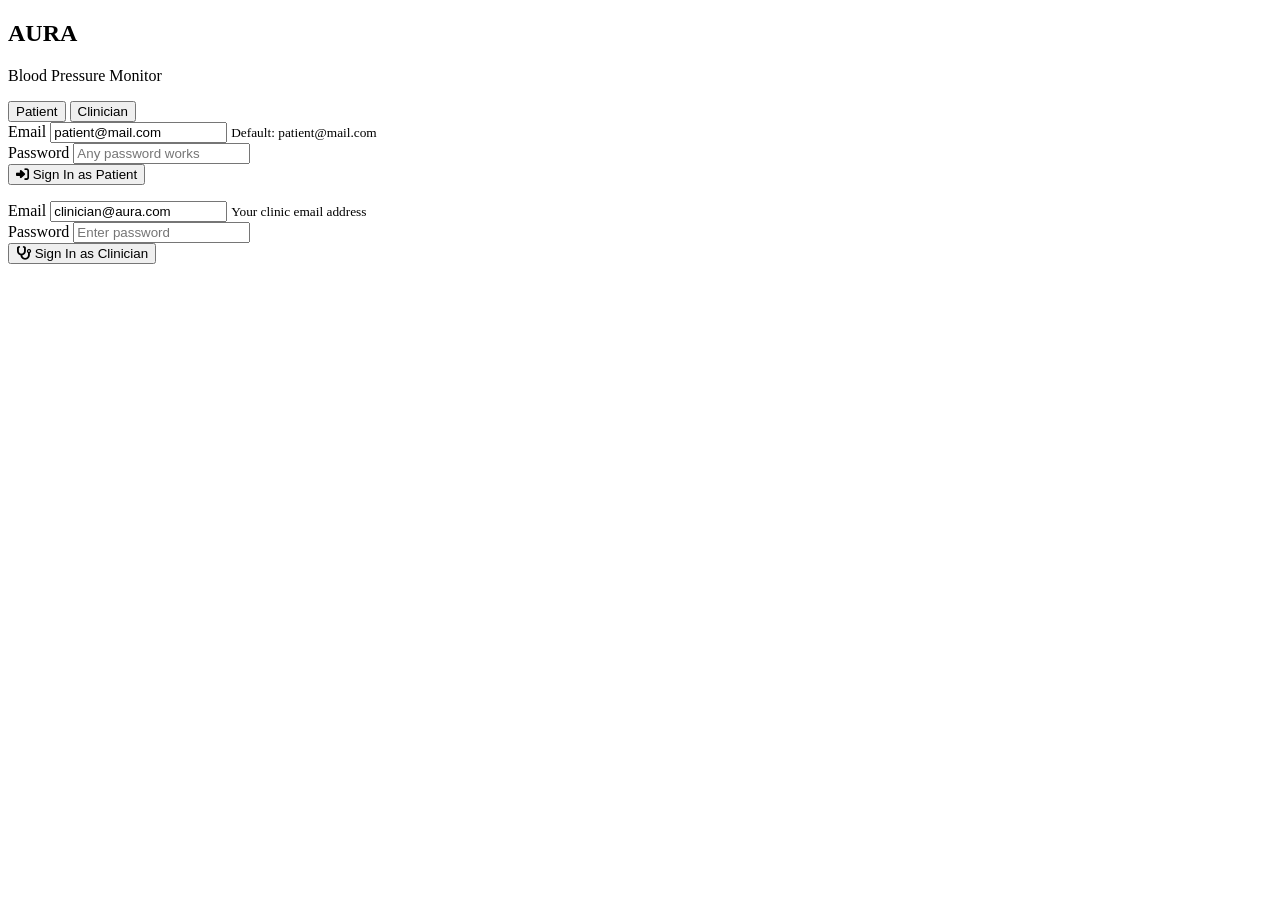
==== index.html @ 2faeb7e5 "Add files via upload" ====
<!DOCTYPE html>
<html lang="en">
<head>
    <meta charset="UTF-8">
    <meta name="viewport" content="width=device-width, initial-scale=1.0">
    <meta name="theme-color" content="#f64515">
    <meta name="description" content="AURA - Professional blood pressure monitoring for patients and clinicians">
    <meta name="apple-mobile-web-app-capable" content="yes">
    <meta name="apple-mobile-web-app-status-bar-style" content="black-translucent">
    <meta name="apple-mobile-web-app-title" content="AURA">
    <link rel="icon" type="image/svg+xml" href="data:image/svg+xml,<svg xmlns='http://www.w3.org/2000/svg' viewBox='0 0 192 192'><rect width='192' height='192' fill='%23f64515' rx='45'/><text x='96' y='106' font-size='96' font-weight='bold' fill='%23fff' text-anchor='middle' font-family='Syne'>A</text></svg>">
    <link rel="manifest" href="/manifest.json">
    <link rel="preconnect" href="https://fonts.googleapis.com">
    <link rel="preconnect" href="https://fonts.gstatic.com" crossorigin>
    <link href="https://fonts.googleapis.com/css2?family=Syne:wght@400;600;700;800&family=DM+Sans:ital,wght@0,300;0,400;0,500;1,300&family=DM+Mono:wght@300;400;500&display=swap" rel="stylesheet">
    <link rel="stylesheet" href="https://cdnjs.cloudflare.com/ajax/libs/font-awesome/6.4.0/css/all.min.css">
    <link rel="stylesheet" href="css/style.css">
    <title>AURA — Login</title>
</head>
<body>

<main class="page-container">
<section id="login-page" class="page active login-page">
    <div class="login-container">
        <div class="login-header">
            <div class="logo-mark"></div>
            <h1>AURA</h1>
            <p class="tagline">Blood Pressure Monitor</p>
        </div>

        <div class="login-form-wrapper">
            <div class="form-tabs">
                <button class="tab-btn active" data-tab="patient">Patient</button>
                <button class="tab-btn" data-tab="clinician">Clinician</button>
            </div>

            <form id="patientLoginForm" class="login-form active">
                <div class="form-group">
                    <label for="patientEmail">Email</label>
                    <input type="email" id="patientEmail" placeholder="patient@mail.com" value="patient@mail.com" required>
                    <small>Default: patient@mail.com</small>
                </div>
                <div class="form-group">
                    <label for="patientPassword">Password</label>
                    <input type="password" id="patientPassword" placeholder="Any password works" required>
                </div>
                <button type="submit" class="btn-primary">
                    <i class="fas fa-sign-in-alt"></i> Sign In as Patient
                </button>
                <p class="form-message" id="patientMessage"></p>
            </form>

            <form id="clinicianLoginForm" class="login-form">
                <div class="form-group">
                    <label for="clinicianEmail">Email</label>
                    <input type="email" id="clinicianEmail" placeholder="clinician@aura.com" value="clinician@aura.com" required>
                    <small>Your clinic email address</small>
                </div>
                <div class="form-group">
                    <label for="clinicianPassword">Password</label>
                    <input type="password" id="clinicianPassword" placeholder="Enter password" required>
                    
                </div>
                <button type="submit" class="btn-primary">
                    <i class="fas fa-stethoscope"></i> Sign In as Clinician
                </button>
                <p class="form-message" id="clinicianMessage"></p>
            </form>
        </div>

        
    </div>
</section>
</main>

<script src="js/auth.js"></script>
<script>
  if ('serviceWorker' in navigator) {
    window.addEventListener('load', () => {
      navigator.serviceWorker.register('/service-worker.js').then((registration) => {
        console.log('Service Worker registered:', registration);
      }).catch((err) => {
        console.log('Service Worker registration failed:', err);
      });
    });
  }
</script>
</body>
</html>
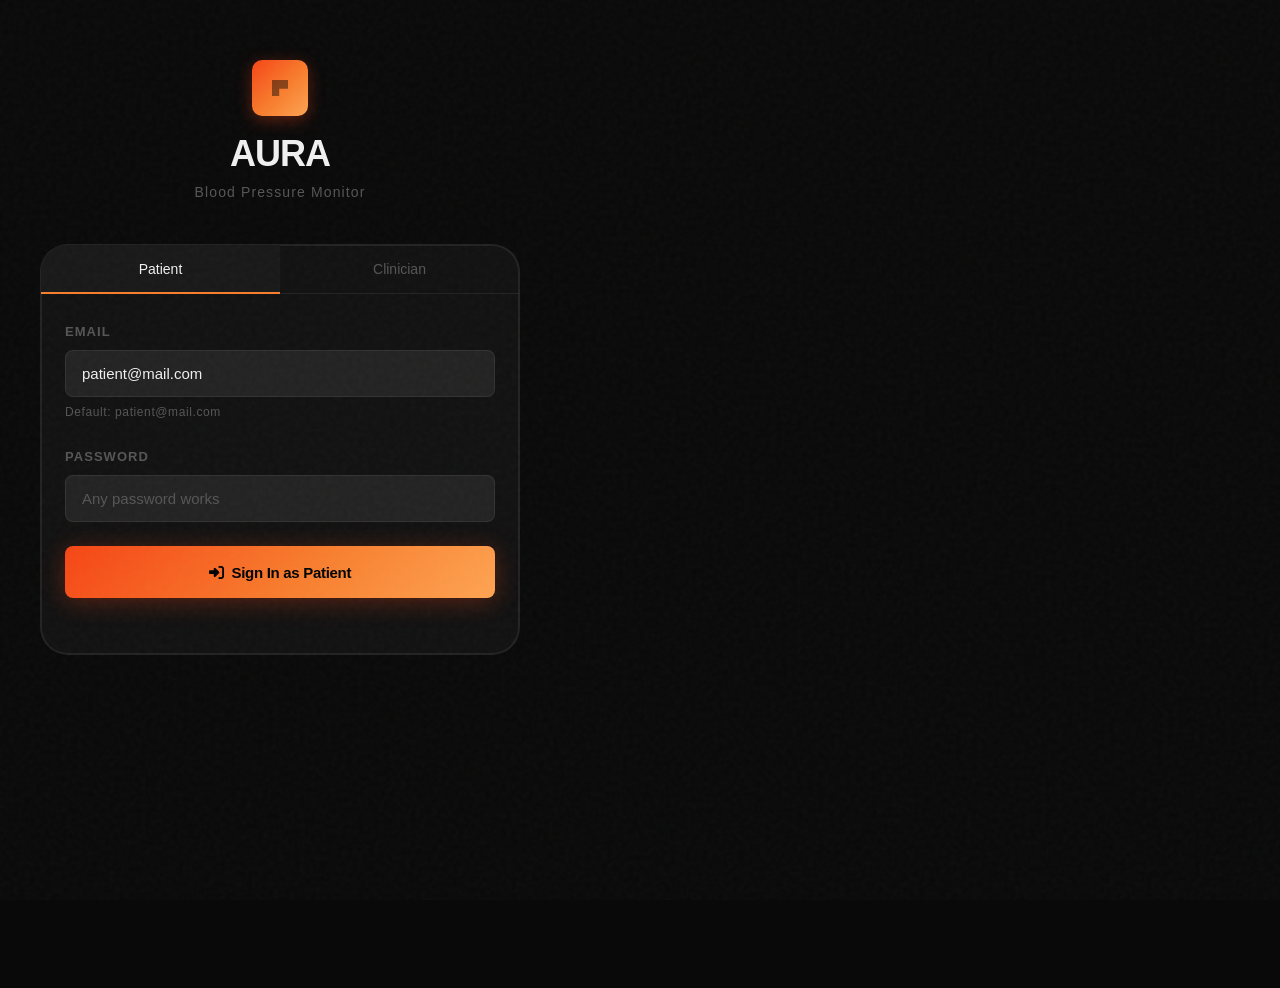
==== commit 2fcf7646: "Update meta description for the application" ====
--- a/index.html
+++ b/index.html
@@ -4,7 +4,7 @@
     <meta charset="UTF-8">
     <meta name="viewport" content="width=device-width, initial-scale=1.0">
     <meta name="theme-color" content="#f64515">
-    <meta name="description" content="AURA - Professional blood pressure monitoring for patients and clinicians">
+    <meta name="description" content="R-LIVING - Professional blood pressure monitoring for patients and clinicians">
     <meta name="apple-mobile-web-app-capable" content="yes">
     <meta name="apple-mobile-web-app-status-bar-style" content="black-translucent">
     <meta name="apple-mobile-web-app-title" content="AURA">
--- a/css/style.css
+++ b/css/style.css
@@ -0,0 +1,1662 @@
+:root {
+    /* Core palette */
+    --black:       #090909;
+    --surface:     #111111;
+    --surface-2:   #181818;
+    --surface-3:   #222222;
+    --border:      rgba(255,255,255,0.07);
+    --border-2:    rgba(255,255,255,0.12);
+
+    /* Brand fire */
+    --fire-1:      #f64515;
+    --fire-2:      #f87d2d;
+    --fire-3:      #fea452;
+    --gradient:    linear-gradient(135deg, #f64515 0%, #f87d2d 55%, #fea452 100%);
+    --gradient-glow: 0 0 40px rgba(246,69,21,0.25);
+
+    /* Status */
+    --green:       #22c55e;
+    --green-glow:  rgba(34,197,94,0.2);
+    --yellow:      #f59e0b;
+    --yellow-glow: rgba(245,158,11,0.2);
+    --red:         #ef4444;
+    --red-glow:    rgba(239,68,68,0.2);
+
+    /* Text */
+    --text:        #f0f0f0;
+    --text-2:      #999;
+    --text-3:      #555;
+
+    /* Layout */
+    --font-display: 'Syne', sans-serif;
+    --font-body:    'DM Sans', sans-serif;
+    --font-mono:    'DM Mono', monospace;
+    --nav-h:        72px;
+    --radius-sm:    8px;
+    --radius-md:    14px;
+    --radius-lg:    20px;
+    --radius-xl:    28px;
+}
+
+/* ══════════════════════════════════════════
+   RESET
+══════════════════════════════════════════ */
+*, *::before, *::after { box-sizing: border-box; margin: 0; padding: 0; }
+html { scroll-behavior: smooth; }
+
+body {
+    font-family: var(--font-body);
+    background: var(--black);
+    color: var(--text);
+    line-height: 1.6;
+    min-height: 100vh;
+    padding-bottom: calc(var(--nav-h) + 16px);
+    font-weight: 300;
+    overflow-x: hidden;
+}
+
+/* Noise grain overlay */
+body::after {
+    content: '';
+    position: fixed;
+    inset: 0;
+    background-image: url("data:image/svg+xml,%3Csvg viewBox='0 0 200 200' xmlns='http://www.w3.org/2000/svg'%3E%3Cfilter id='n'%3E%3CfeTurbulence type='fractalNoise' baseFrequency='0.85' numOctaves='4' stitchTiles='stitch'/%3E%3C/filter%3E%3Crect width='100%25' height='100%25' filter='url(%23n)' opacity='0.035'/%3E%3C/svg%3E");
+    pointer-events: none;
+    z-index: 9999;
+}
+
+/* ══════════════════════════════════════════
+   PAGE SYSTEM
+══════════════════════════════════════════ */
+.page { display: none; }
+.page.active { display: block; animation: slideUp 0.35s cubic-bezier(0.22,1,0.36,1); }
+
+@keyframes slideUp {
+    from { opacity: 0; transform: translateY(16px); }
+    to   { opacity: 1; transform: translateY(0); }
+}
+
+.container {
+    max-width: 480px;
+    margin: 0 auto;
+    padding: 0 20px;
+}
+
+/* ══════════════════════════════════════════
+   BOTTOM NAV
+══════════════════════════════════════════ */
+.bottom-nav {
+    position: fixed;
+    bottom: 0;
+    left: 0;
+    right: 0;
+    height: var(--nav-h);
+    background: rgba(14,14,14,0.92);
+    backdrop-filter: blur(20px);
+    -webkit-backdrop-filter: blur(20px);
+    border-top: 1px solid var(--border);
+    display: flex;
+    justify-content: space-around;
+    align-items: center;
+    z-index: 1000;
+    padding: 0 8px;
+}
+
+.nav-item {
+    display: flex;
+    flex-direction: column;
+    align-items: center;
+    gap: 4px;
+    text-decoration: none;
+    color: var(--text-3);
+    padding: 12px 20px;
+    border-radius: var(--radius-md);
+    transition: all 0.2s ease;
+    flex: 1;
+    position: relative;
+}
+
+.nav-item i { font-size: 1.2rem; transition: all 0.2s; }
+.nav-item span { font-size: 0.65rem; font-family: var(--font-mono); letter-spacing: 0.05em; text-transform: uppercase; }
+
+.nav-item.active {
+    color: var(--fire-2);
+}
+
+.nav-item.active::before {
+    content: '';
+    position: absolute;
+    top: 0;
+    left: 50%;
+    transform: translateX(-50%);
+    width: 32px;
+    height: 2px;
+    background: var(--gradient);
+    border-radius: 0 0 4px 4px;
+}
+
+.nav-item:hover:not(.active) { color: var(--text-2); }
+
+/* ══════════════════════════════════════════
+   HOME PAGE — HERO
+══════════════════════════════════════════ */
+.hero-section {
+    position: relative;
+    min-height: 100svh;
+    display: flex;
+    flex-direction: column;
+    overflow: hidden;
+}
+
+/* Full-bleed hero image */
+.hero-bg {
+    position: absolute;
+    inset: 0;
+    background:
+        linear-gradient(to bottom, rgba(9,9,9,0.2) 0%, rgba(9,9,9,0.7) 55%, rgba(9,9,9,1) 85%),
+        url('https://images.unsplash.com/photo-1576091160550-2173dba999ef?w=900&q=80&auto=format&fit=crop') center/cover no-repeat;
+    z-index: 0;
+}
+
+/* Ambient glow orb */
+.hero-bg::after {
+    content: '';
+    position: absolute;
+    top: 10%;
+    right: -10%;
+    width: 50vw;
+    height: 50vw;
+    background: radial-gradient(circle, rgba(246,69,21,0.22) 0%, transparent 65%);
+    pointer-events: none;
+}
+
+.hero-content {
+    position: relative;
+    z-index: 2;
+    flex: 1;
+    display: flex;
+    flex-direction: column;
+    padding: 0 24px;
+}
+
+/* App header top bar */
+.app-header {
+    display: flex;
+    align-items: center;
+    justify-content: space-between;
+    padding: 56px 0 0;
+}
+
+.logo-lockup {
+    display: flex;
+    align-items: center;
+    gap: 10px;
+}
+
+.logo-mark {
+    width: 36px;
+    height: 36px;
+    background: var(--gradient);
+    border-radius: 10px;
+    display: grid;
+    place-items: center;
+    position: relative;
+    box-shadow: 0 4px 16px rgba(246,69,21,0.35);
+}
+
+.logo-mark::before {
+    content: '';
+    width: 16px;
+    height: 16px;
+    background: rgba(0,0,0,0.45);
+    clip-path: polygon(0 0, 100% 0, 100% 55%, 45% 55%, 45% 100%, 0 100%);
+}
+
+.logo-name {
+    font-family: var(--font-display);
+    font-weight: 800;
+    font-size: 20px;
+    letter-spacing: -0.5px;
+    color: var(--text);
+}
+
+.header-badge {
+    font-family: var(--font-mono);
+    font-size: 10px;
+    color: var(--text-2);
+    border: 1px solid var(--border-2);
+    padding: 5px 12px;
+    border-radius: 100px;
+    letter-spacing: 0.08em;
+    backdrop-filter: blur(8px);
+}
+
+/* Hero text block */
+.hero-text-block {
+    margin-top: auto;
+    padding-bottom: 8px;
+}
+
+.hero-eyebrow {
+    font-family: var(--font-mono);
+    font-size: 11px;
+    color: var(--fire-2);
+    letter-spacing: 0.15em;
+    text-transform: uppercase;
+    margin-bottom: 16px;
+    display: flex;
+    align-items: center;
+    gap: 10px;
+}
+.hero-eyebrow::before { content: ''; width: 24px; height: 1px; background: var(--fire-2); }
+
+.hero-title {
+    font-family: var(--font-display);
+    font-weight: 800;
+    font-size: clamp(40px, 11vw, 56px);
+    line-height: 0.95;
+    letter-spacing: -2.5px;
+    margin-bottom: 20px;
+    color: var(--text);
+}
+
+.hero-title .g {
+    background: var(--gradient);
+    -webkit-background-clip: text;
+    -webkit-text-fill-color: transparent;
+    background-clip: text;
+}
+
+.hero-sub {
+    font-size: 15px;
+    color: rgba(240,240,240,0.6);
+    line-height: 1.65;
+    margin-bottom: 36px;
+    max-width: 320px;
+    font-weight: 300;
+}
+
+/* Registration form */
+.register-form {
+    background: rgba(17,17,17,0.8);
+    border: 1px solid var(--border-2);
+    border-radius: var(--radius-xl);
+    padding: 28px 24px;
+    backdrop-filter: blur(24px);
+    -webkit-backdrop-filter: blur(24px);
+    margin-bottom: 0;
+}
+
+.form-row {
+    margin-bottom: 14px;
+}
+
+.form-label {
+    font-family: var(--font-mono);
+    font-size: 10px;
+    color: var(--text-3);
+    letter-spacing: 0.1em;
+    text-transform: uppercase;
+    display: block;
+    margin-bottom: 8px;
+}
+
+.form-input {
+    width: 100%;
+    background: var(--surface-3);
+    border: 1px solid var(--border);
+    border-radius: var(--radius-sm);
+    padding: 14px 16px;
+    font-family: var(--font-body);
+    font-size: 15px;
+    color: var(--text);
+    outline: none;
+    transition: border-color 0.2s, box-shadow 0.2s;
+}
+
+.form-input::placeholder { color: var(--text-3); }
+
+.form-input:focus {
+    border-color: rgba(248,125,45,0.5);
+    box-shadow: 0 0 0 3px rgba(248,125,45,0.1);
+}
+
+.btn-primary {
+    width: 100%;
+    height: clamp(44px, 10vw, 52px);
+    background: var(--gradient);
+    border: none;
+    border-radius: var(--radius-sm);
+    font-family: var(--font-display);
+    font-weight: 700;
+    font-size: clamp(13px, 3vw, 15px);
+    letter-spacing: -0.3px;
+    color: #000;
+    cursor: pointer;
+    transition: all 0.2s;
+    display: flex;
+    align-items: center;
+    justify-content: center;
+    gap: 8px;
+    box-shadow: 0 4px 24px rgba(246,69,21,0.3);
+    margin-top: 6px;
+}
+
+.btn-primary:hover {
+    transform: translateY(-1px);
+    box-shadow: 0 8px 32px rgba(246,69,21,0.4);
+}
+
+.btn-primary:active { transform: translateY(0); }
+
+
+.form-hint {
+    font-family: var(--font-mono);
+    font-size: 11px;
+    color: var(--text-3);
+    text-align: center;
+    margin-top: 14px;
+    min-height: 16px;
+}
+
+/* Feature cards row */
+.feature-strip {
+    padding: 32px 24px 0;
+    display: grid;
+    grid-template-columns: repeat(3, 1fr);
+    gap: 10px;
+    position: relative;
+    z-index: 2;
+}
+
+.feat-card {
+    background: var(--surface);
+    border: 1px solid var(--border);
+    border-radius: var(--radius-md);
+    padding: 16px 14px;
+    text-align: center;
+    transition: all 0.2s;
+}
+
+.feat-card:hover {
+    border-color: rgba(248,125,45,0.25);
+    transform: translateY(-2px);
+}
+
+.feat-icon {
+    width: 36px;
+    height: 36px;
+    background: var(--gradient);
+    border-radius: 10px;
+    display: grid;
+    place-items: center;
+    margin: 0 auto 10px;
+    font-size: 0.85rem;
+    color: #000;
+}
+
+.feat-card h4 {
+    font-family: var(--font-display);
+    font-weight: 700;
+    font-size: 12px;
+    letter-spacing: -0.2px;
+    margin-bottom: 4px;
+    color: var(--text);
+}
+
+.feat-card p {
+    font-size: 11px;
+    color: var(--text-3);
+    line-height: 1.5;
+    margin: 0;
+}
+
+/* ══════════════════════════════════════════
+   ROOK CALLBACK PAGE
+══════════════════════════════════════════ */
+#rook-callback-page .hero {
+    display: flex;
+    flex-direction: column;
+    align-items: center;
+    justify-content: center;
+    min-height: 80svh;
+    gap: 20px;
+    text-align: center;
+}
+
+#rook-callback-page .spinner-ring {
+    width: 64px;
+    height: 64px;
+    border: 3px solid var(--border);
+    border-top-color: var(--fire-2);
+    border-radius: 50%;
+    animation: spin 0.8s linear infinite;
+}
+
+@keyframes spin { to { transform: rotate(360deg); } }
+
+/* ══════════════════════════════════════════
+   DASHBOARD PAGE
+══════════════════════════════════════════ */
+.page-top {
+    padding: clamp(40px, 8vw, 52px) clamp(16px, 4vw, 24px) clamp(16px, 4vw, 24px);
+    display: flex;
+    justify-content: space-between;
+    align-items: flex-start;
+    gap: 12px;
+}
+
+.page-top-left .greeting {
+    font-family: var(--font-body);
+    font-size: clamp(10px, 2.5vw, 11px);
+    color: var(--text-3);
+    letter-spacing: 0.1em;
+    text-transform: uppercase;
+    margin-bottom: 4px;
+    font-weight: 500;
+}
+
+.page-top-left h2 {
+    font-family: 'Syne', sans-serif;
+    font-weight: 800;
+    font-size: clamp(28px, 7vw, 32px);
+    letter-spacing: -1px;
+    line-height: 1;
+    color: var(--text);
+}
+
+.date-chip {
+    font-family: var(--font-body);
+    font-size: clamp(11px, 2.5vw, 12px);
+    color: var(--text-3);
+    border: 1px solid var(--border);
+    padding: clamp(6px, 2vw, 8px) clamp(10px, 3vw, 12px);
+    border-radius: 100px;
+    white-space: nowrap;
+    font-weight: 500;
+}
+
+/* Hero BP card */
+.bp-hero-card {
+    margin: 0 clamp(12px, 3vw, 20px) clamp(12px, 3vw, 20px);
+    border-radius: var(--radius-xl);
+    overflow: hidden;
+    position: relative;
+    min-height: clamp(180px, 40vw, 220px);
+}
+
+.bp-hero-content {
+    position: relative;
+    z-index: 2;
+    padding: clamp(20px, 5vw, 28px);
+    display: flex;
+    flex-direction: column;
+    height: 100%;
+    min-height: clamp(180px, 40vw, 220px);
+}
+
+.bp-reading-big .bp-value {
+    font-family: 'Syne', sans-serif;
+    font-weight: 800;
+    font-size: clamp(52px, 16vw, 76px);
+    letter-spacing: -2px;
+    line-height: 1;
+    color: var(--text);
+    background: var(--gradient);
+    -webkit-background-clip: text;
+    -webkit-text-fill-color: transparent;
+    background-clip: text;
+    display: block;
+}
+
+.bp-reading-big .bp-unit {
+    font-family: 'DM Sans', sans-serif;
+    font-size: clamp(16px, 4vw, 19px);
+    color: var(--text);
+    letter-spacing: 0.1em;
+    text-transform: uppercase;
+    display: block;
+    margin-top: 8px;
+    font-weight: 600;
+}
+
+.bp-reading-big .bp-label {
+    font-family: 'DM Sans', sans-serif;
+    font-size: clamp(13px, 3vw, 15px);
+    color: var(--text-3);
+    letter-spacing: 0.05em;
+    display: block;
+    margin-top: 4px;
+    font-weight: 400;
+}
+
+.bp-meta-row {
+    display: flex;
+    align-items: center;
+    gap: clamp(12px, 3vw, 16px);
+    margin-top: clamp(12px, 3vw, 16px);
+}
+
+.bp-meta-item {
+    display: flex;
+    align-items: center;
+    gap: 6px;
+    font-family: var(--font-body);
+    font-size: clamp(11px, 2.5vw, 12px);
+    color: var(--text-2);
+    font-weight: 500;
+}
+
+/* Section blocks */
+.section-block {
+    margin: 0 clamp(12px, 3vw, 20px) clamp(16px, 4vw, 20px);
+    background: var(--surface);
+    border: 1px solid var(--border);
+    border-radius: var(--radius-xl);
+    overflow: hidden;
+}
+
+.section-head {
+    display: flex;
+    justify-content: space-between;
+    align-items: center;
+    padding: clamp(16px, 4vw, 20px) clamp(16px, 4vw, 22px);
+    border-bottom: 1px solid var(--border);
+    gap: 8px;
+    flex-wrap: wrap;
+}
+
+.section-head h3 {
+    font-family: 'Syne', sans-serif;
+    font-weight: 700;
+    font-size: clamp(16px, 4vw, 19px);
+    letter-spacing: -0.5px;
+    color: var(--text);
+    margin: 0;
+}
+
+/* Chart area */
+.chart-wrap {
+    padding: clamp(18px, 4vw, 24px) clamp(14px, 3vw, 18px);
+    min-height: clamp(160px, 45vw, 200px);
+}
+
+/* Reading list */
+.reading-item {
+    display: flex;
+    align-items: center;
+    justify-content: space-between;
+    padding: clamp(16px, 4vw, 20px) clamp(16px, 4vw, 22px);
+    border-bottom: 1px solid var(--border);
+    transition: background 0.15s;
+    gap: 12px;
+    flex-wrap: wrap;
+}
+
+.reading-item:last-child { border-bottom: none; }
+.reading-item:hover { background: var(--surface-2); }
+
+.reading-bp {
+    font-family: 'Syne', sans-serif;
+    font-weight: 700;
+    font-size: clamp(20px, 5vw, 28px);
+    letter-spacing: -0.5px;
+    color: var(--text);
+    margin-bottom: 2px;
+    display: block;
+}
+
+.reading-time {
+    font-family: 'DM Sans', sans-serif;
+    font-size: clamp(12px, 2.8vw, 13px);
+    color: var(--text-3);
+    font-weight: 400;
+    display: block;
+}
+
+/* Alert items */
+.alert-item {
+    display: flex;
+    align-items: flex-start;
+    gap: clamp(12px, 3vw, 14px);
+    padding: clamp(14px, 3vw, 18px) clamp(16px, 4vw, 22px);
+    border-bottom: 1px solid var(--border);
+    flex-wrap: wrap;
+}
+
+.alert-item:last-child { border-bottom: none; }
+
+/* Status badge for readings */
+.status-badge {
+    display: inline-block;
+    padding: clamp(6px, 1.5vw, 8px) clamp(10px, 2.5vw, 12px);
+    border-radius: 6px;
+    font-family: 'DM Sans', sans-serif;
+    font-size: clamp(10px, 2.5vw, 11px);
+    letter-spacing: 0.08em;
+    text-transform: uppercase;
+    border: 1px solid;
+    font-weight: 600;
+    white-space: nowrap;
+}
+
+.status-badge.normal   { color: #4ade80; border-color: #4ade80; background: transparent; }
+.status-badge.elevated { color: #fbbf24; border-color: #fbbf24; background: transparent; }
+.status-badge.high     { color: #fb923c; border-color: #fb923c;  background: transparent; }
+.status-badge.crisis   { color: #f87171; border-color: #f87171; background: transparent; }
+
+/* FAB */
+.fab {
+    position: fixed;
+    bottom: calc(var(--nav-h) + 20px);
+    right: 20px;
+    width: 56px;
+    height: 56px;
+    border-radius: 50%;
+    background: var(--gradient);
+    color: #000;
+    border: none;
+    box-shadow: 0 6px 24px rgba(246,69,21,0.4);
+    cursor: pointer;
+    display: grid;
+    place-items: center;
+    font-size: 1.3rem;
+    z-index: 999;
+    transition: all 0.2s;
+}
+
+.fab:hover { transform: scale(1.08); box-shadow: 0 8px 32px rgba(246,69,21,0.5); }
+
+/* ══════════════════════════════════════════
+   CLINICIAN PAGE
+══════════════════════════════════════════ */
+
+/* Image banner for clinician */
+.clinician-banner {
+    position: relative;
+    height: 180px;
+    margin: 0 0 -40px 0;
+    overflow: hidden;
+}
+
+.clinician-banner img {
+    width: 100%;
+    height: 100%;
+    object-fit: cover;
+}
+
+.clinician-banner::after {
+    content: '';
+    position: absolute;
+    inset: 0;
+    background: linear-gradient(to bottom, rgba(9,9,9,0.3) 0%, rgba(9,9,9,1) 100%);
+}
+
+.clinician-banner-text {
+    position: absolute;
+    bottom: 52px;
+    left: 24px;
+    z-index: 2;
+}
+
+.clinician-banner-text h2 {
+    font-family: var(--font-display);
+    font-weight: 800;
+    font-size: 28px;
+    letter-spacing: -1px;
+    color: var(--text);
+    margin: 0;
+}
+
+.clinician-banner-text p {
+    font-family: var(--font-mono);
+    font-size: 11px;
+    color: var(--text-3);
+    margin: 4px 0 0;
+    letter-spacing: 0.06em;
+}
+
+/* Patient cards */
+.patient-card {
+    margin: 0 20px 12px;
+    background: var(--surface);
+    border: 1px solid var(--border);
+    border-radius: var(--radius-xl);
+    overflow: hidden;
+    transition: all 0.2s;
+}
+
+.patient-card:hover { border-color: var(--border-2); transform: translateY(-1px); }
+
+.patient-card.status-red   { border-left: 3px solid var(--fire-1); }
+.patient-card.status-yellow { border-left: 3px solid var(--yellow); }
+.patient-card.status-green  { border-left: 3px solid var(--green); }
+
+.patient-card-header {
+    display: flex;
+    align-items: center;
+    gap: 14px;
+    padding: 18px 20px;
+}
+
+.patient-avatar {
+    width: 44px;
+    height: 44px;
+    border-radius: 50%;
+    background: var(--gradient);
+    display: grid;
+    place-items: center;
+    font-family: var(--font-display);
+    font-weight: 800;
+    font-size: 16px;
+    color: #000;
+    flex-shrink: 0;
+}
+
+.patient-name {
+    font-family: var(--font-display);
+    font-weight: 700;
+    font-size: 16px;
+    letter-spacing: -0.3px;
+    color: var(--text);
+    margin-bottom: 2px;
+}
+
+.patient-phone {
+    font-family: var(--font-mono);
+    font-size: 12px;
+    color: var(--text-3);
+}
+
+.patient-bp-display {
+    margin-left: auto;
+    text-align: right;
+}
+
+.patient-bp-val {
+    font-family: var(--font-display);
+    font-weight: 800;
+    font-size: 22px;
+    letter-spacing: -1px;
+    background: var(--gradient);
+    -webkit-background-clip: text;
+    -webkit-text-fill-color: transparent;
+    background-clip: text;
+}
+
+.patient-bp-unit {
+    font-family: var(--font-mono);
+    font-size: 10px;
+    color: var(--text-3);
+    display: block;
+}
+
+/* Expanded patient detail */
+.patient-detail {
+    display: none;
+    padding: 0 20px 20px;
+    border-top: 1px solid var(--border);
+}
+
+.patient-detail.open { display: block; }
+
+.detail-row {
+    display: flex;
+    justify-content: space-between;
+    padding: 10px 0;
+    border-bottom: 1px solid var(--border);
+    font-size: 13px;
+    color: var(--text-2);
+}
+
+.detail-row:last-child { border-bottom: none; }
+
+.detail-row strong {
+    font-family: var(--font-mono);
+    font-size: 11px;
+    color: var(--text-3);
+    text-transform: uppercase;
+    letter-spacing: 0.06em;
+    font-weight: 400;
+}
+
+.btn-reviewed {
+    margin-top: 14px;
+    width: 100%;
+    height: 42px;
+    background: var(--surface-3);
+    border: 1px solid var(--border-2);
+    border-radius: var(--radius-sm);
+    color: var(--text-2);
+    font-family: var(--font-mono);
+    font-size: 12px;
+    letter-spacing: 0.06em;
+    cursor: pointer;
+    transition: all 0.2s;
+    display: flex;
+    align-items: center;
+    justify-content: center;
+    gap: 8px;
+}
+
+.btn-reviewed:hover { background: rgba(34,197,94,0.1); color: #4ade80; border-color: rgba(74,222,128,0.3); }
+
+/* ══════════════════════════════════════════
+   PROFILE PAGE
+══════════════════════════════════════════ */
+.profile-hero {
+    position: relative;
+    height: 220px;
+    margin-bottom: 0;
+}
+
+.profile-hero-img {
+    width: 100%;
+    height: 100%;
+    object-fit: cover;
+}
+
+.profile-hero::after {
+    content: '';
+    position: absolute;
+    inset: 0;
+    background: linear-gradient(to bottom, rgba(9,9,9,0.2) 0%, rgba(9,9,9,1) 100%);
+}
+
+.profile-avatar-wrap {
+    position: absolute;
+    bottom: -24px;
+    left: 24px;
+    z-index: 2;
+}
+
+.avatar {
+    width: 72px;
+    height: 72px;
+    background: var(--gradient);
+    border-radius: 50%;
+    display: grid;
+    place-items: center;
+    font-family: var(--font-display);
+    font-weight: 800;
+    font-size: 24px;
+    color: #000;
+    border: 3px solid var(--black);
+    box-shadow: 0 4px 20px rgba(246,69,21,0.3);
+}
+
+.profile-info {
+    padding: 40px 24px 20px;
+}
+
+.profile-info h2 {
+    font-family: var(--font-display);
+    font-weight: 800;
+    font-size: 24px;
+    letter-spacing: -0.8px;
+    margin-bottom: 2px;
+}
+
+.profile-subtitle {
+    font-family: var(--font-mono);
+    font-size: 12px;
+    color: var(--text-3);
+    letter-spacing: 0.05em;
+    margin: 0;
+}
+
+/* Profile sections */
+.profile-section-block {
+    margin: 0 20px 16px;
+    background: var(--surface);
+    border: 1px solid var(--border);
+    border-radius: var(--radius-xl);
+    overflow: hidden;
+}
+
+.profile-section-head {
+    padding: 18px 22px;
+    border-bottom: 1px solid var(--border);
+    font-family: var(--font-mono);
+    font-size: 11px;
+    color: var(--text-3);
+    letter-spacing: 0.1em;
+    text-transform: uppercase;
+    display: flex;
+    align-items: center;
+    gap: 8px;
+}
+
+.setting-item {
+    display: flex;
+    justify-content: space-between;
+    align-items: center;
+    padding: 18px 22px;
+    border-bottom: 1px solid var(--border);
+}
+
+.setting-item:last-child { border-bottom: none; }
+
+.setting-info h4 {
+    font-family: var(--font-display);
+    font-weight: 600;
+    font-size: 15px;
+    letter-spacing: -0.3px;
+    margin-bottom: 2px;
+    color: var(--text);
+}
+
+.setting-info p {
+    font-size: 13px;
+    color: var(--text-3);
+    margin: 0;
+}
+
+/* Toggle switch */
+.switch {
+    position: relative;
+    display: inline-block;
+    width: 50px;
+    height: 28px;
+    flex-shrink: 0;
+}
+
+.switch input { opacity: 0; width: 0; height: 0; }
+
+.slider {
+    position: absolute;
+    cursor: pointer;
+    inset: 0;
+    background: var(--surface-3);
+    border: 1px solid var(--border-2);
+    border-radius: 100px;
+    transition: 0.25s;
+}
+
+.slider::before {
+    content: '';
+    position: absolute;
+    height: 20px;
+    width: 20px;
+    left: 3px;
+    bottom: 3px;
+    background: var(--text-3);
+    border-radius: 50%;
+    transition: 0.25s;
+}
+
+input:checked + .slider { background: rgba(34,197,94,0.2); border-color: rgba(74,222,128,0.4); }
+input:checked + .slider::before { transform: translateX(22px); background: #4ade80; }
+
+/* ══════════════════════════════════════════
+   MODAL
+══════════════════════════════════════════ */
+.modal {
+    display: none;
+    position: fixed;
+    inset: 0;
+    background: rgba(0,0,0,0.8);
+    backdrop-filter: blur(8px);
+    z-index: 2000;
+    align-items: flex-end;
+    justify-content: center;
+}
+
+.modal.active { display: flex; }
+
+.modal-content {
+    background: var(--surface);
+    border: 1px solid var(--border-2);
+    border-radius: var(--radius-xl) var(--radius-xl) 0 0;
+    max-width: 480px;
+    width: 100%;
+    max-height: 85svh;
+    overflow-y: auto;
+    animation: sheetUp 0.3s cubic-bezier(0.22,1,0.36,1);
+}
+
+@keyframes sheetUp {
+    from { transform: translateY(100%); }
+    to { transform: translateY(0); }
+}
+
+.modal-handle {
+    width: 36px;
+    height: 4px;
+    background: var(--border-2);
+    border-radius: 100px;
+    margin: 14px auto 0;
+}
+
+.modal-header {
+    display: flex;
+    justify-content: space-between;
+    align-items: center;
+    padding: 16px 24px;
+    border-bottom: 1px solid var(--border);
+}
+
+.modal-header h3 {
+    font-family: var(--font-display);
+    font-weight: 700;
+    font-size: 18px;
+    letter-spacing: -0.5px;
+    margin: 0;
+}
+
+.modal-close {
+    width: 32px;
+    height: 32px;
+    background: var(--surface-3);
+    border: 1px solid var(--border);
+    border-radius: 50%;
+    color: var(--text-2);
+    cursor: pointer;
+    display: grid;
+    place-items: center;
+    font-size: 1rem;
+    transition: all 0.2s;
+}
+
+.modal-close:hover { background: var(--surface-2); color: var(--text); }
+
+.modal-body {
+    padding: 24px;
+}
+
+.privacy-content h4 {
+    font-family: var(--font-display);
+    font-weight: 700;
+    font-size: 15px;
+    letter-spacing: -0.3px;
+    margin-bottom: 8px;
+    margin-top: 20px;
+    color: var(--fire-2);
+}
+
+.privacy-content h4:first-child { margin-top: 0; }
+
+.privacy-content p {
+    font-size: 14px;
+    color: var(--text-3);
+    line-height: 1.65;
+    margin-bottom: 0;
+}
+
+.privacy-actions {
+    margin-top: 28px;
+}
+
+/* ══════════════════════════════════════════
+   UTILITIES
+══════════════════════════════════════════ */
+.empty-state {
+    text-align: center;
+    font-family: var(--font-mono);
+    font-size: 12px;
+    color: var(--text-3);
+    padding: 36px 20px;
+    letter-spacing: 0.05em;
+}
+
+h1,h2,h3,h4,h5 { line-height: 1.2; }
+
+:focus-visible {
+    outline: 2px solid rgba(248,125,45,0.6);
+    outline-offset: 2px;
+}
+
+::-webkit-scrollbar { width: 4px; }
+::-webkit-scrollbar-track { background: transparent; }
+::-webkit-scrollbar-thumb { background: var(--surface-3); border-radius: 100px; }
+/* ══════════════════════════════════════════
+   LOGIN PAGE
+══════════════════════════════════════════ */
+.login-page {
+    display: flex;
+    align-items: center;
+    justify-content: center;
+    min-height: 100vh;
+    padding: 20px;
+    background: var(--black);
+}
+
+.login-container {
+    width: 100%;
+    max-width: 420px;
+    padding: 20px 0;
+}
+
+.login-header {
+    text-align: center;
+    margin-bottom: 40px;
+}
+
+.login-header .logo-mark {
+    width: 56px;
+    height: 56px;
+    margin: 0 auto 16px;
+}
+
+.login-header h1 {
+    font-family: var(--font-display);
+    font-weight: 800;
+    font-size: clamp(28px, 8vw, 36px);
+    letter-spacing: -1px;
+    color: var(--text);
+    margin: 0 0 6px;
+}
+
+.login-header .tagline {
+    font-family: var(--font-body);
+    font-size: clamp(12px, 3vw, 14px);
+    color: var(--text-3);
+    letter-spacing: 0.08em;
+    margin: 0;
+}
+
+.login-form-wrapper {
+    background: var(--surface);
+    border: 1px solid var(--border);
+    border-radius: var(--radius-xl);
+    overflow: hidden;
+    box-shadow: inset 0 0 0 1px var(--border);
+}
+
+.form-tabs {
+    display: grid;
+    grid-template-columns: 1fr 1fr;
+    border-bottom: 1px solid var(--border);
+}
+
+.tab-btn {
+    padding: clamp(12px, 4vw, 16px);
+    background: none;
+    border: none;
+    font-family: var(--font-body);
+    font-size: clamp(12px, 3vw, 14px);
+    color: var(--text-3);
+    cursor: pointer;
+    transition: all 0.2s;
+    position: relative;
+    font-weight: 500;
+}
+
+.tab-btn.active {
+    color: var(--text);
+    background: var(--surface-2);
+}
+
+.tab-btn.active::after {
+    content: '';
+    position: absolute;
+    bottom: -1px;
+    left: 0;
+    right: 0;
+    height: 2px;
+    background: var(--fire-2);
+}
+
+.login-form {
+    display: none;
+    padding: clamp(20px, 5vw, 28px) clamp(16px, 4vw, 24px);
+}
+
+.login-form.active { display: block; }
+
+.form-group {
+    margin-bottom: clamp(18px, 4vw, 24px);
+}
+
+.form-group label {
+    display: block;
+    font-family: 'DM Sans', sans-serif;
+    font-size: clamp(12px, 3vw, 13px);
+    color: var(--text-3);
+    letter-spacing: 0.08em;
+    text-transform: uppercase;
+    margin-bottom: 8px;
+    font-weight: 600;
+}
+
+.form-group input {
+    width: 100%;
+    padding: clamp(11px, 3vw, 14px) clamp(12px, 3vw, 16px);
+    background: var(--surface-3);
+    border: 1px solid var(--border);
+    border-radius: var(--radius-sm);
+    font-family: 'DM Sans', sans-serif;
+    font-size: clamp(14px, 3.5vw, 15px);
+    color: var(--text);
+    outline: none;
+    transition: all 0.2s;
+}
+
+.form-group input::placeholder { 
+    color: var(--text-3);
+    font-size: clamp(13px, 3vw, 15px);
+}
+
+.form-group input:focus {
+    border-color: rgba(248,125,45,0.5);
+    box-shadow: 0 0 0 3px rgba(248,125,45,0.1);
+}
+
+.form-group small {
+    display: block;
+    font-family: 'DM Sans', sans-serif;
+    font-size: clamp(11px, 2.5vw, 12px);
+    color: var(--text-3);
+    margin-top: 6px;
+    letter-spacing: 0.05em;
+}
+
+.form-message {
+    font-family: var(--font-body);
+    font-size: clamp(10px, 2.5vw, 11px);
+    color: var(--fire-2);
+    text-align: center;
+    min-height: 16px;
+    margin-top: 12px;
+}
+
+.login-footer {
+    text-align: center;
+    padding: clamp(12px, 3vw, 16px);
+    font-family: var(--font-body);
+    font-size: clamp(10px, 2.5vw, 11px);
+    color: var(--text-3);
+}
+
+
+/* Patient cards in clinician view */
+.patient-card {
+    margin: 0 0 12px 0;
+    background: var(--surface);
+    border: 1px solid var(--border);
+    border-radius: var(--radius-xl);
+    padding: 20px;
+    cursor: pointer;
+    transition: all 0.2s;
+}
+
+.patient-card:hover {
+    border-color: var(--border-2);
+    transform: translateY(-1px);
+}
+
+.patient-card.critical {
+    border: 2px solid var(--red);
+    background: var(--surface);
+}
+
+.patient-card.critical h4,
+.patient-card.critical p {
+    color: inherit;
+}
+
+.patient-card.high {
+    border: 2px solid var(--fire-1);
+    background: var(--surface);
+}
+
+.patient-card.high h4,
+.patient-card.high p {
+    color: inherit;
+}
+
+.patient-card.elevated {
+    border: 2px solid var(--yellow);
+    background: var(--surface);
+}
+
+.patient-card.elevated h4,
+.patient-card.elevated p {
+    color: inherit;
+}
+
+.patient-card.normal {
+    border: 2px solid var(--green);
+    background: var(--surface);
+}
+
+.patient-card h4 {
+    font-family: var(--font-display);
+    font-weight: 700;
+    font-size: 16px;
+    letter-spacing: -0.3px;
+    margin: 0 0 4px;
+    color: var(--text);
+}
+
+.patient-card p {
+    font-size: 12px;
+    color: var(--text-3);
+    margin: 0;
+}
+
+.risk-badge {
+    display: inline-block;
+    padding: 4px 8px;
+    border-radius: 6px;
+    font-family: var(--font-mono);
+    font-size: 10px;
+    letter-spacing: 0.08em;
+    text-transform: uppercase;
+    font-weight: 600;
+}
+
+.risk-badge.critical {
+    background: transparent;
+    color: #f87171;
+    border: 1px solid #f87171;
+}
+
+.risk-badge.high {
+    background: transparent;
+    color: #fb923c;
+    border: 1px solid #fb923c;
+}
+
+.risk-badge.elevated {
+    background: transparent;
+    color: #fbbf24;
+    border: 1px solid #fbbf24;
+}
+
+.risk-badge.normal {
+    background: transparent;
+    color: #4ade80;
+    border: 1px solid #4ade80;
+}
+
+.patient-details {
+    background: var(--surface-2);
+    border-radius: var(--radius-md);
+    padding: 14px;
+    margin-top: 12px;
+}
+
+.patient-details h5 {
+    font-family: var(--font-display);
+    font-weight: 700;
+    font-size: 13px;
+    color: var(--text-2);
+    margin: 0 0 8px;
+    text-transform: uppercase;
+    letter-spacing: 0.05em;
+}
+
+.empty-state {
+    text-align: center;
+    padding: 20px;
+    color: var(--text-3);
+    font-size: 13px;
+}
+
+.btn-primary.danger {
+    background: linear-gradient(135deg, var(--red), #ef4444);
+}
+
+.btn-primary.danger:hover {
+    box-shadow: 0 8px 32px rgba(239,68,68,0.4);
+}
+
+/* ══════════════════════════════════════════
+   RESPONSIVE TEXT & SPACING
+══════════════════════════════════════════ */
+
+.data-source-item {
+    display: flex;
+    align-items: flex-start;
+    gap: clamp(12px, 3vw, 16px);
+    padding: clamp(14px, 3vw, 16px);
+    background: var(--surface-2);
+    border-radius: var(--radius-md);
+    border: 1px solid var(--border);
+}
+
+.data-source-item i {
+    font-size: clamp(20px, 5vw, 24px);
+    color: var(--fire-2);
+    flex-shrink: 0;
+    margin-top: 2px;
+}
+
+.data-source-item h4 {
+    font-family: 'Syne', sans-serif;
+    font-weight: 700;
+    font-size: clamp(13px, 3.5vw, 15px);
+    color: var(--text);
+    margin: 0 0 4px;
+}
+
+.data-source-item p {
+    font-family: 'DM Sans', sans-serif;
+    font-size: clamp(12px, 2.8vw, 13px);
+    color: var(--text-3);
+    margin: 0;
+}
+
+.setting-item h4 {
+    font-family: 'Syne', sans-serif;
+    font-weight: 700;
+    font-size: clamp(14px, 3.5vw, 16px);
+    color: var(--text);
+    margin: 0;
+    margin-bottom: 2px;
+}
+
+.setting-item p {
+    font-family: 'DM Sans', sans-serif;
+    font-size: clamp(12px, 2.8vw, 13px);
+    color: var(--text-3);
+    margin: 0;
+}
+
+.setting-item {
+    display: flex;
+    justify-content: space-between;
+    align-items: center;
+    padding: clamp(14px, 3vw, 18px) clamp(16px, 4vw, 22px);
+    border-bottom: 1px solid var(--border);
+}
+
+.setting-item:last-child { 
+    border-bottom: none; 
+}
+
+.setting-info {
+    flex: 1;
+}
+
+.btn-text {
+    font-family: 'DM Sans', sans-serif;
+    font-size: clamp(11px, 2.5vw, 12px);
+    color: var(--fire-2);
+    background: none;
+    border: none;
+    cursor: pointer;
+    letter-spacing: 0.05em;
+    padding: 4px 0;
+    display: flex;
+    align-items: center;
+    gap: 5px;
+    transition: opacity 0.2s;
+    font-weight: 500;
+}
+
+.btn-text:hover { 
+    opacity: 0.7; 
+}
+
+.btn-text.danger { 
+    color: var(--red); 
+}
+
+.form-message {
+    font-family: 'DM Sans', sans-serif;
+    font-size: clamp(11px, 2.5vw, 12px);
+    color: var(--fire-2);
+    text-align: center;
+    min-height: 16px;
+    margin-top: 12px;
+}
+
+.empty-state {
+    text-align: center;
+    padding: clamp(16px, 4vw, 24px);
+    color: var(--text-3);
+    font-size: clamp(12px, 3vw, 14px);
+    font-weight: 400;
+}
+
+/* Profile section responsive */
+.profile-info h2 {
+    font-size: clamp(20px, 6vw, 24px);
+}
+
+.profile-info h3 {
+    font-size: clamp(16px, 4vw, 18px);
+}
+
+.profile-subtitle {
+    font-size: clamp(11px, 2.5vw, 13px);
+}
+
+.profile-section-head {
+    padding: clamp(14px, 3vw, 18px) clamp(16px, 4vw, 22px);
+    border-bottom: 1px solid var(--border);
+    font-family: 'DM Sans', sans-serif;
+    font-size: clamp(11px, 2.5vw, 12px);
+    color: var(--text-3);
+    letter-spacing: 0.08em;
+    text-transform: uppercase;
+    display: flex;
+    align-items: center;
+    gap: 8px;
+    font-weight: 500;
+}
+
+/* Profile section responsive */
+.profile-info h2 {
+    font-size: clamp(20px, 6vw, 24px);
+}
+
+.profile-info h3 {
+    font-size: clamp(16px, 4vw, 18px);
+}
+
+.profile-subtitle {
+    font-size: clamp(11px, 2.5vw, 13px);
+}
+
+/* Clinic banner text */
+.clinician-banner-text h2 {
+    font-size: clamp(22px, 5vw, 28px);
+}
+
+.clinician-banner-text p {
+    font-size: clamp(10px, 2.5vw, 12px);
+}
+
+/* Patient card responsive */
+.patient-card h4 {
+    font-size: clamp(14px, 3.5vw, 16px);
+}
+
+.patient-card p {
+    font-size: clamp(11px, 2.5vw, 13px);
+}
+
+.risk-badge {
+    font-size: clamp(8px, 2vw, 10px);
+}
+
+.patient-bp-val {
+    font-size: clamp(18px, 5vw, 22px);
+}
+
+/* Chart height responsive */
+#bpChart {
+    height: clamp(140px, 50vw, 180px) !important;
+}
+
+/* Form inputs responsive */
+.form-input {
+    font-size: clamp(13px, 3.5vw, 15px);
+    padding: clamp(10px, 3vw, 14px) clamp(12px, 3vw, 16px);
+}
+
+/* Pulse animation for device search */
+@keyframes pulse {
+    0% {
+        opacity: 1;
+    }
+    50% {
+        opacity: 0.5;
+    }
+    100% {
+        opacity: 1;
+    }
+}
+
+@keyframes pulse-dot {
+    0% {
+        transform: scale(1);
+        opacity: 1;
+    }
+    50% {
+        transform: scale(1.2);
+        opacity: 0.8;
+    }
+    100% {
+        transform: scale(1);
+        opacity: 1;
+    }
+}
+
+.pulse-icon {
+    animation: pulse 1.5s ease-in-out infinite;
+}
+
+.btn-pulse {
+    animation: pulse 1.5s ease-in-out infinite;
+    cursor: not-allowed !important;
+    opacity: 0.7;
+}
+
+.pulse-dot {
+    display: inline-block;
+    width: 8px;
+    height: 8px;
+    background-color: var(--fire-1);
+    border-radius: 50%;
+    margin-right: 4px;
+    animation: pulse-dot 1.2s ease-in-out infinite;
+}
+
+/* Mobile first adjustments */
+@media (max-width: 480px) {
+    body {
+        padding-bottom: calc(var(--nav-h) + 12px);
+    }
+    
+    .page-container {
+        max-width: 100%;
+    }
+    
+    .login-container {
+        max-width: 100%;
+    }
+}
+
+@media (min-width: 769px) {
+    .login-page {
+        padding: 40px;
+    }
+    
+    .login-container {
+        max-width: 480px;
+    }
+}
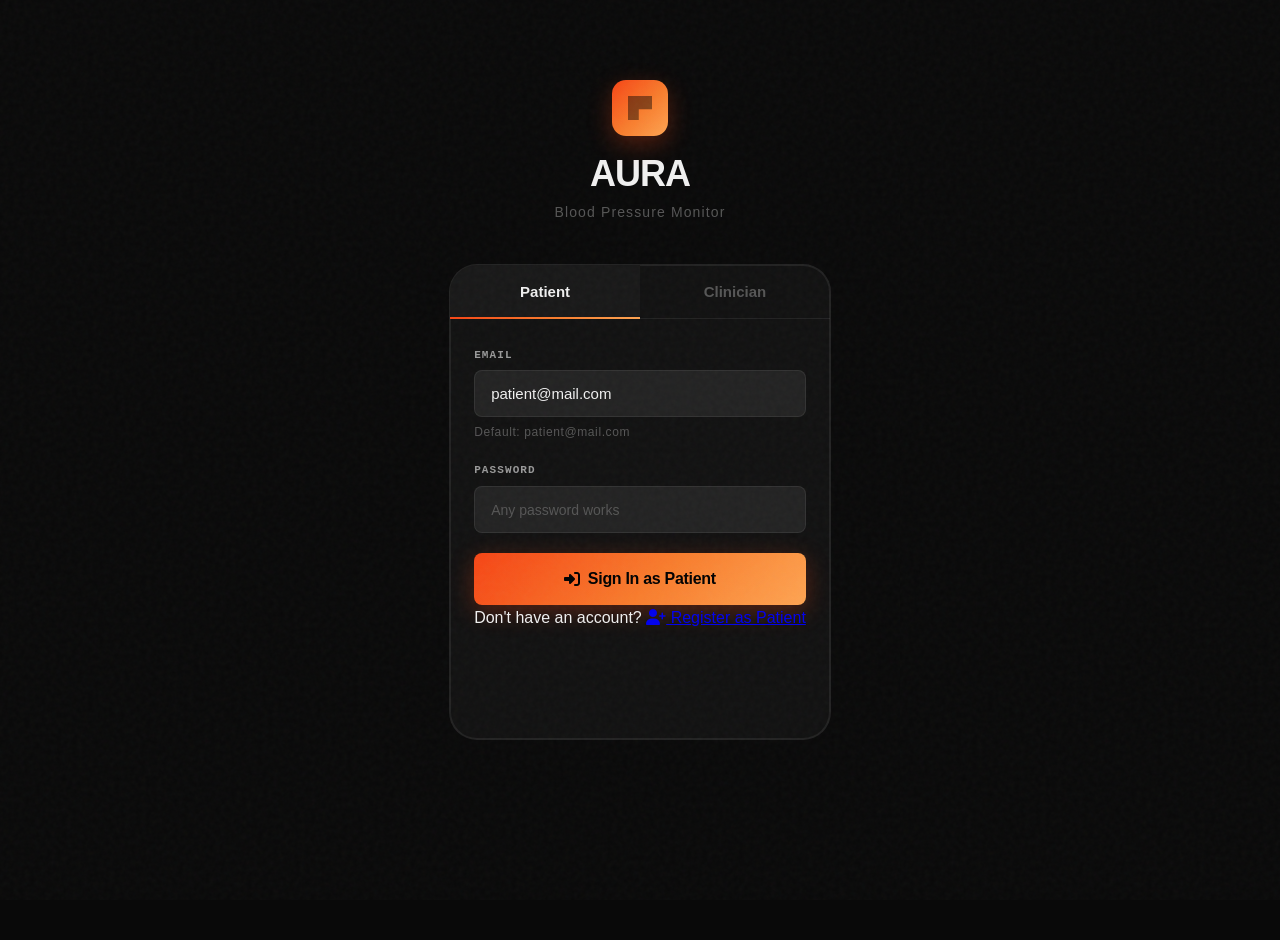
==== commit 68e7940f: "Update index.html" ====
--- a/index.html
+++ b/index.html
@@ -47,6 +47,15 @@
                 <button type="submit" class="btn-primary">
                     <i class="fas fa-sign-in-alt"></i> Sign In as Patient
                 </button>
+                 <div class="register-prompt">
+                            <span>Don't have an account?</span>
+                            <a href="signup.html?role=patient" class="register-link">
+                                <i class="fas fa-user-plus"></i> Register as Patient
+                            </a>
+                        </div>
+                        
+                        <p class="form-message" id="patientMessage"></p>
+                    </form>
                 <p class="form-message" id="patientMessage"></p>
             </form>
 
--- a/css/style.css
+++ b/css/style.css
@@ -1660,3 +1660,496 @@
         max-width: 480px;
     }
 }
+:root {
+    /* Core palette - matching original AURA theme */
+    --black:       #090909;
+    --surface:     #111111;
+    --surface-2:   #181818;
+    --surface-3:   #222222;
+    --border:      rgba(255,255,255,0.07);
+    --border-2:    rgba(255,255,255,0.12);
+
+    /* Brand fire */
+    --fire-1:      #f64515;
+    --fire-2:      #f87d2d;
+    --fire-3:      #fea452;
+    --gradient:    linear-gradient(135deg, #f64515 0%, #f87d2d 55%, #fea452 100%);
+    --gradient-glow: 0 0 40px rgba(246,69,21,0.25);
+
+    /* Status colors */
+    --green:       #22c55e;
+    --green-glow:  rgba(34,197,94,0.2);
+    --yellow:      #f59e0b;
+    --red:         #ef4444;
+
+    /* Text */
+    --text:        #f0f0f0;
+    --text-2:      #999;
+    --text-3:      #555;
+
+    /* Layout */
+    --font-display: 'Syne', sans-serif;
+    --font-body:    'DM Sans', sans-serif;
+    --font-mono:    'DM Mono', monospace;
+    --nav-h:        72px;
+    --radius-sm:    8px;
+    --radius-md:    14px;
+    --radius-lg:    20px;
+    --radius-xl:    28px;
+}
+
+/* Reset & Base */
+*, *::before, *::after {
+    box-sizing: border-box;
+    margin: 0;
+    padding: 0;
+}
+
+html {
+    scroll-behavior: smooth;
+}
+
+body {
+    font-family: var(--font-body);
+    background: var(--black);
+    color: var(--text);
+    line-height: 1.6;
+    min-height: 100vh;
+    font-weight: 300;
+    overflow-x: hidden;
+    display: flex;
+    align-items: center;
+    justify-content: center;
+    padding: 20px;
+}
+
+/* Noise grain overlay (from original) */
+body::after {
+    content: '';
+    position: fixed;
+    inset: 0;
+    background-image: url("data:image/svg+xml,%3Csvg viewBox='0 0 200 200' xmlns='http://www.w3.org/2000/svg'%3E%3Cfilter id='n'%3E%3CfeTurbulence type='fractalNoise' baseFrequency='0.85' numOctaves='4' stitchTiles='stitch'/%3E%3C/filter%3E%3Crect width='100%25' height='100%25' filter='url(%23n)' opacity='0.035'/%3E%3C/svg%3E");
+    pointer-events: none;
+    z-index: 9999;
+}
+
+/* Page System */
+.page {
+    display: none;
+    width: 100%;
+}
+
+.page.active {
+    display: block;
+    animation: slideUp 0.35s cubic-bezier(0.22, 1, 0.36, 1);
+}
+
+@keyframes slideUp {
+    from {
+        opacity: 0;
+        transform: translateY(16px);
+    }
+    to {
+        opacity: 1;
+        transform: translateY(0);
+    }
+}
+
+/* Signup Page Layout */
+.signup-page {
+    display: flex;
+    align-items: center;
+    justify-content: center;
+    min-height: 100vh;
+}
+
+.signup-container {
+    width: 100%;
+    max-width: 520px;
+    margin: 0 auto;
+    padding: 20px 0;
+}
+
+/* Header */
+.signup-header {
+    text-align: center;
+    margin-bottom: 32px;
+}
+
+.logo-mark {
+    width: 56px;
+    height: 56px;
+    background: var(--gradient);
+    border-radius: 14px;
+    margin: 0 auto 16px;
+    display: grid;
+    place-items: center;
+    box-shadow: 0 8px 24px rgba(246, 69, 21, 0.3);
+    position: relative;
+}
+
+.logo-mark::before {
+    content: '';
+    width: 24px;
+    height: 24px;
+    background: rgba(0, 0, 0, 0.45);
+    clip-path: polygon(0 0, 100% 0, 100% 55%, 45% 55%, 45% 100%, 0 100%);
+}
+
+.signup-header h1 {
+    font-family: var(--font-display);
+    font-weight: 800;
+    font-size: clamp(32px, 8vw, 42px);
+    letter-spacing: -1.5px;
+    background: var(--gradient);
+    -webkit-background-clip: text;
+    -webkit-text-fill-color: transparent;
+    background-clip: text;
+    margin: 0 0 6px;
+    line-height: 1;
+}
+
+.signup-header .tagline {
+    font-family: var(--font-body);
+    font-size: 14px;
+    color: var(--text-2);
+    letter-spacing: 0.1em;
+}
+
+/* Signup Card */
+.signup-card {
+    background: var(--surface);
+    border: 1px solid var(--border);
+    border-radius: var(--radius-xl);
+    overflow: hidden;
+    backdrop-filter: blur(4px);
+    box-shadow: 0 20px 40px rgba(0, 0, 0, 0.6);
+}
+
+/* Tabs */
+.signup-tabs {
+    display: grid;
+    grid-template-columns: 1fr 1fr;
+    border-bottom: 1px solid var(--border);
+}
+
+.tab-btn {
+    padding: 18px 12px;
+    background: none;
+    border: none;
+    font-family: var(--font-display);
+    font-weight: 600;
+    font-size: 15px;
+    color: var(--text-3);
+    cursor: pointer;
+    transition: all 0.2s;
+    position: relative;
+    display: flex;
+    align-items: center;
+    justify-content: center;
+    gap: 8px;
+}
+
+.tab-btn i {
+    font-size: 14px;
+}
+
+.tab-btn.active {
+    color: var(--text);
+    background: var(--surface-2);
+}
+
+.tab-btn.active::after {
+    content: '';
+    position: absolute;
+    bottom: -1px;
+    left: 0;
+    right: 0;
+    height: 2px;
+    background: var(--gradient);
+}
+
+/* Forms */
+.signup-form {
+    display: none;
+    padding: 30px 28px;
+}
+
+.signup-form.active {
+    display: block;
+}
+
+/* Form Layout */
+.form-row {
+    display: flex;
+    gap: 16px;
+    margin-bottom: 16px;
+}
+
+.form-group {
+    margin-bottom: 20px;
+    flex: 1;
+}
+
+.form-group.half {
+    flex: 0 0 calc(50% - 8px);
+}
+
+.form-group label {
+    display: block;
+    font-family: var(--font-mono);
+    font-size: 11px;
+    color: var(--text-2);
+    text-transform: uppercase;
+    letter-spacing: 0.1em;
+    margin-bottom: 6px;
+}
+
+.form-group input {
+    width: 100%;
+    background: var(--surface-3);
+    border: 1px solid var(--border);
+    border-radius: var(--radius-sm);
+    padding: 14px 16px;
+    font-family: var(--font-body);
+    font-size: 15px;
+    color: var(--text);
+    outline: none;
+    transition: all 0.2s;
+}
+
+.form-group input::placeholder {
+    color: var(--text-3);
+    font-size: 14px;
+}
+
+.form-group input:focus {
+    border-color: rgba(248, 125, 45, 0.5);
+    box-shadow: 0 0 0 3px rgba(248, 125, 45, 0.1);
+}
+
+.input-hint {
+    display: block;
+    font-family: var(--font-mono);
+    font-size: 10px;
+    color: var(--text-3);
+    margin-top: 6px;
+    letter-spacing: 0.05em;
+}
+
+/* Checkbox Group */
+.checkbox-group {
+    margin-bottom: 16px;
+}
+
+.checkbox-label {
+    display: flex;
+    align-items: flex-start;
+    gap: 10px;
+    cursor: pointer;
+    font-size: 13px;
+    color: var(--text-2);
+}
+
+.checkbox-label input[type="checkbox"] {
+    width: 18px;
+    height: 18px;
+    margin-top: 2px;
+    accent-color: var(--fire-1);
+    background: var(--surface-3);
+    border: 1px solid var(--border-2);
+    border-radius: 4px;
+    cursor: pointer;
+}
+
+.checkbox-text {
+    flex: 1;
+    line-height: 1.5;
+}
+
+.checkbox-text a {
+    color: var(--fire-2);
+    text-decoration: none;
+    border-bottom: 1px dotted rgba(248, 125, 45, 0.3);
+    transition: border-color 0.2s;
+}
+
+.checkbox-text a:hover {
+    border-bottom-color: var(--fire-2);
+}
+
+/* Primary Button */
+.btn-primary {
+    width: 100%;
+    height: 52px;
+    background: var(--gradient);
+    border: none;
+    border-radius: var(--radius-sm);
+    font-family: var(--font-display);
+    font-weight: 700;
+    font-size: 16px;
+    letter-spacing: -0.3px;
+    color: #000;
+    cursor: pointer;
+    transition: all 0.2s;
+    display: flex;
+    align-items: center;
+    justify-content: center;
+    gap: 8px;
+    box-shadow: 0 6px 24px rgba(246, 69, 21, 0.3);
+    margin-top: 8px;
+}
+
+.btn-primary:hover {
+    transform: translateY(-2px);
+    box-shadow: 0 12px 32px rgba(246, 69, 21, 0.5);
+}
+
+.btn-primary:active {
+    transform: translateY(0);
+}
+
+/* Form Message */
+.form-message {
+    font-family: var(--font-mono);
+    font-size: 12px;
+    color: var(--fire-2);
+    text-align: center;
+    min-height: 24px;
+    margin-top: 16px;
+}
+
+/* Footer */
+.signup-footer {
+    padding: 0 28px 30px;
+}
+
+.divider {
+    display: flex;
+    align-items: center;
+    gap: 12px;
+    margin-bottom: 20px;
+}
+
+.divider-line {
+    flex: 1;
+    height: 1px;
+    background: var(--border);
+}
+
+.divider-text {
+    font-family: var(--font-mono);
+    font-size: 11px;
+    color: var(--text-3);
+    text-transform: uppercase;
+    letter-spacing: 0.1em;
+}
+
+.social-signup {
+    display: flex;
+    gap: 16px;
+    justify-content: center;
+    margin-bottom: 24px;
+}
+
+.social-btn {
+    width: 48px;
+    height: 48px;
+    border-radius: 50%;
+    background: var(--surface-3);
+    border: 1px solid var(--border);
+    color: var(--text-2);
+    display: grid;
+    place-items: center;
+    font-size: 1.3rem;
+    cursor: pointer;
+    transition: all 0.2s;
+}
+
+.social-btn:hover {
+    background: var(--surface-2);
+    color: var(--fire-2);
+    border-color: rgba(248, 125, 45, 0.3);
+    transform: translateY(-2px);
+}
+
+.login-prompt {
+    text-align: center;
+    font-family: var(--font-body);
+    font-size: 14px;
+    color: var(--text-3);
+}
+
+.login-prompt a {
+    color: var(--fire-2);
+    text-decoration: none;
+    font-weight: 500;
+    border-bottom: 1px solid transparent;
+    transition: border-color 0.2s;
+}
+
+.login-prompt a:hover {
+    border-bottom-color: var(--fire-2);
+}
+
+/* Responsive Adjustments */
+@media (max-width: 480px) {
+    body {
+        padding: 12px;
+    }
+    
+    .signup-card {
+        border-radius: var(--radius-lg);
+    }
+    
+    .signup-form {
+        padding: 24px 18px;
+    }
+    
+    .signup-footer {
+        padding: 0 18px 24px;
+    }
+    
+    .form-row {
+        flex-direction: column;
+        gap: 0;
+    }
+    
+    .form-group.half {
+        flex: 1;
+    }
+    
+    .tab-btn {
+        padding: 14px 8px;
+        font-size: 14px;
+    }
+}
+
+@media (max-width: 360px) {
+    .social-signup {
+        gap: 12px;
+    }
+    
+    .social-btn {
+        width: 42px;
+        height: 42px;
+        font-size: 1.1rem;
+    }
+}
+
+/* Touch-friendly */
+@media (hover: none) {
+    .btn-primary:hover {
+        transform: none;
+    }
+    
+    .social-btn:hover {
+        transform: none;
+    }
+}
+
+/* Focus visible for accessibility */
+:focus-visible {
+    outline: 2px solid var(--fire-2);
+    outline-offset: 2px;
+}
